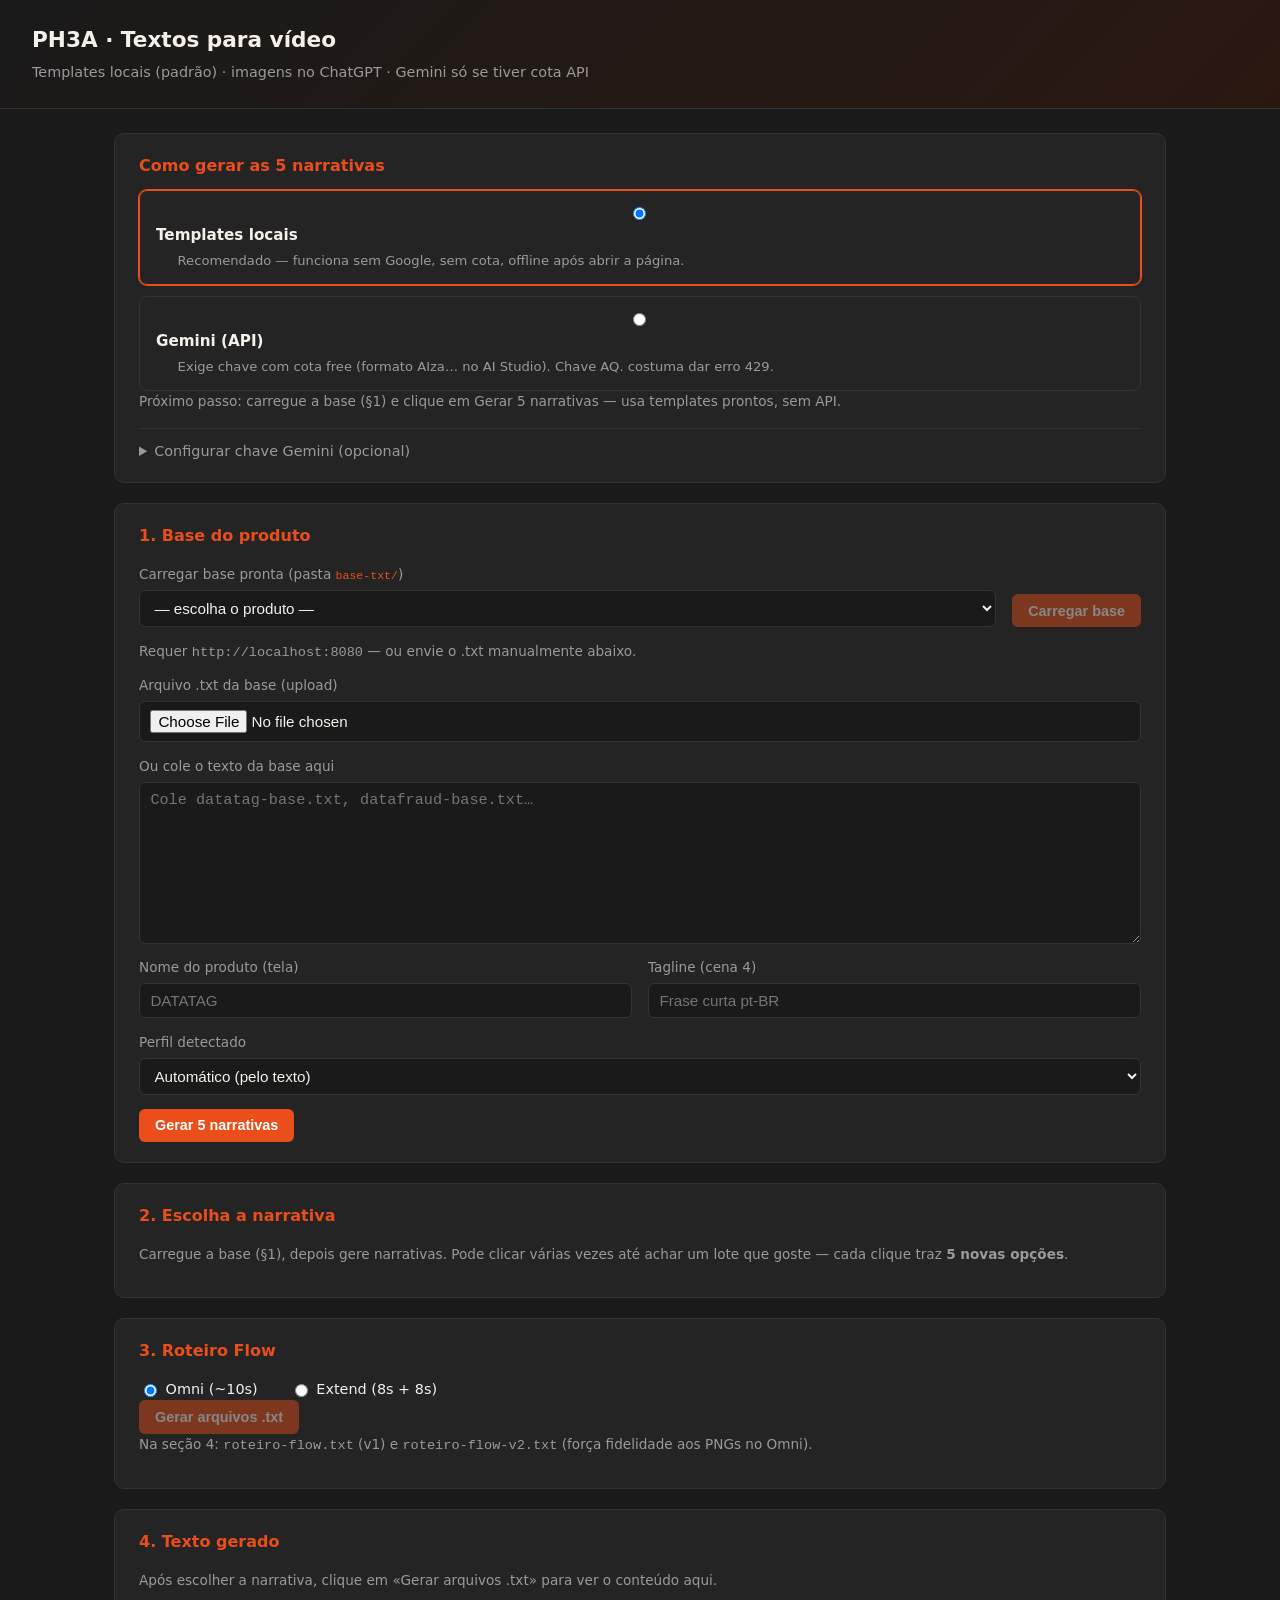
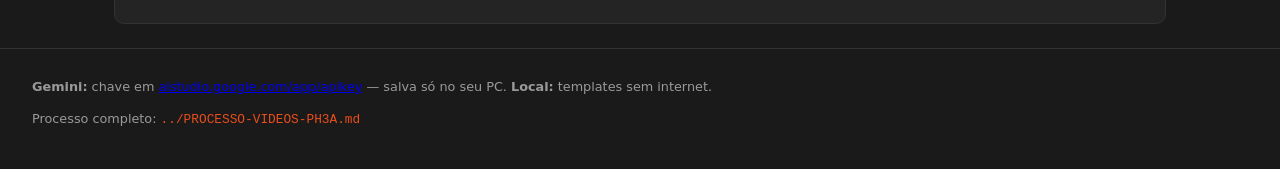
==== index.html @ 6c482a1e "first commit Co-authored-by: Cursor <cursoragent@cursor.com>" ====
<!DOCTYPE html>
<html lang="pt-BR">
<head>
  <meta charset="UTF-8" />
  <meta name="viewport" content="width=device-width, initial-scale=1" />
  <title>PH3A — Gerador de textos (keyframes + roteiro)</title>
  <link rel="stylesheet" href="styles.css" />
</head>
<body>
  <header class="header">
    <h1>PH3A · Textos para vídeo</h1>
    <p class="sub">Templates locais (padrão) · imagens no ChatGPT · Gemini só se tiver cota API</p>
  </header>

  <main class="layout">
    <section class="card mode-card">
      <h2>Como gerar as 5 narrativas</h2>
      <div class="mode-options">
        <label class="mode-option selected" id="modeLocalLabel">
          <input type="radio" name="textSource" value="local" checked />
          <strong>Templates locais</strong>
          <span>Recomendado — funciona sem Google, sem cota, offline após abrir a página.</span>
        </label>
        <label class="mode-option" id="modeGeminiLabel">
          <input type="radio" name="textSource" value="gemini" />
          <strong>Gemini (API)</strong>
          <span>Exige chave com cota free (formato AIza… no AI Studio). Chave AQ. costuma dar erro 429.</span>
        </label>
      </div>
      <p class="hint" id="narrativeSourceHint"></p>

      <details class="gemini-details" id="geminiDetails">
        <summary>Configurar chave Gemini (opcional)</summary>
        <div class="gemini-inner">
          <label class="field">
            <span>Chave de API — só neste navegador (<code>config.local.js</code>)</span>
            <input type="password" id="geminiApiKey" autocomplete="off" placeholder="AIza…" />
          </label>
          <div class="row">
            <button type="button" class="btn" id="btnSaveKey">Salvar</button>
            <button type="button" class="btn" id="btnTestKey">Testar</button>
            <button type="button" class="btn secondary" id="btnClearGeminiStatus">Limpar aviso</button>
          </div>
          <p class="gemini-status" id="geminiStatus" aria-live="polite"></p>
        </div>
      </details>
    </section>

    <section class="card">
      <h2>1. Base do produto</h2>
      <label class="field">
        <span>Carregar base pronta (pasta <code>base-txt/</code>)</span>
        <div class="row align-end">
          <select id="basePreset" class="base-select">
            <option value="">— escolha o produto —</option>
          </select>
          <button type="button" class="btn primary" id="btnLoadPreset" disabled>Carregar base</button>
        </div>
      </label>
      <p class="hint" id="basePresetHint">Requer <code>http://localhost:8080</code> — ou envie o .txt manualmente abaixo.</p>
      <label class="field">
        <span>Arquivo .txt da base (upload)</span>
        <input type="file" id="fileBase" accept=".txt,text/plain" />
      </label>
      <label class="field">
        <span>Ou cole o texto da base aqui</span>
        <textarea id="baseText" rows="8" placeholder="Cole datatag-base.txt, datafraud-base.txt…"></textarea>
      </label>
      <div class="row">
        <label class="field flex">
          <span>Nome do produto (tela)</span>
          <input type="text" id="productName" placeholder="DATATAG" />
        </label>
        <label class="field flex">
          <span>Tagline (cena 4)</span>
          <input type="text" id="tagline" placeholder="Frase curta pt-BR" />
        </label>
      </div>
      <label class="field">
        <span>Perfil detectado</span>
        <select id="productProfile">
          <option value="auto">Automático (pelo texto)</option>
          <option value="databusca">DataBusca (Big Data, enriquecimento PF/PJ)</option>
          <option value="datatag">DataTag (marketing e vendas digital)</option>
          <option value="datafraud">DataFraud (análise e prevenção de fraude)</option>
          <option value="datadossie">DataDossiê (risco, reputação, compliance)</option>
          <option value="datacob">DataCob (cobrança e análise de crédito)</option>
          <option value="datarc6">DataRC6 (registro e consulta RC6)</option>
          <option value="generic">Genérico PH3A</option>
        </select>
      </label>
      <button type="button" class="btn primary" id="btnNarratives">Gerar 5 narrativas</button>
    </section>

    <section class="card">
      <h2>2. Escolha a narrativa</h2>
      <p class="hint" id="narrativeHint">Carregue a base (§1), depois gere narrativas. Pode clicar várias vezes até achar um lote que goste — cada clique traz <strong>5 novas opções</strong>.</p>
      <div id="narrativeList" class="narrative-list"></div>
    </section>

    <section class="card">
      <h2>3. Roteiro Flow</h2>
      <div class="row">
        <label class="chip"><input type="radio" name="vertente" value="omni" checked /> Omni (~10s)</label>
        <label class="chip"><input type="radio" name="vertente" value="extend" /> Extend (8s + 8s)</label>
      </div>
      <button type="button" class="btn primary" id="btnExport" disabled>Gerar arquivos .txt</button>
      <p class="hint">Na seção 4: <code>roteiro-flow.txt</code> (v1) e <code>roteiro-flow-v2.txt</code> (força fidelidade aos PNGs no Omni).</p>
    </section>

    <section class="card full output-section" id="outputSection">
      <h2>4. Texto gerado</h2>
      <p class="hint" id="outputEmptyHint">Após escolher a narrativa, clique em «Gerar arquivos .txt» para ver o conteúdo aqui.</p>
      <div id="outputReady" class="output-ready" hidden>
        <div class="tabs" id="outputTabs"></div>
        <p class="output-filename" id="outputFileName"></p>
        <div class="output-actions">
          <button type="button" class="btn primary" id="btnCopyActive">Copiar aba .txt</button>
          <button type="button" class="btn secondary" id="btnDownloadActive">Baixar .txt</button>
          <button type="button" class="btn secondary" id="btnOpenV2" hidden title="Abre o roteiro que exige copiar os keyframes no Omni">roteiro-flow-v2</button>
          <span class="copy-status" id="copyStatus" aria-live="polite"></span>
        </div>
        <label class="field output-view-label">
          <span>Pré-visualização (copie ou baixe o .txt da aba ativa)</span>
          <textarea id="outputText" class="output-text" readonly spellcheck="false"></textarea>
        </label>
      </div>
    </section>
  </main>

  <footer class="footer">
    <p>
      <strong>Gemini:</strong> chave em <a href="https://aistudio.google.com/app/apikey" target="_blank" rel="noopener">aistudio.google.com/app/apikey</a> — salva só no seu PC.
      <strong>Local:</strong> templates sem internet.
    </p>
    <p>Processo completo: <code>../PROCESSO-VIDEOS-PH3A.md</code></p>
  </footer>

  <script src="config.local.js"></script>
  <script src="gemini.js"></script>
  <script src="app.js"></script>
</body>
</html>
---- styles.css ----
:root {
  --bg: #1a1a1a;
  --card: #242424;
  --cream: #f5f1ea;
  --muted: #9a9a9a;
  --orange: #e94e1b;
  --orange-dim: #c43f14;
  --border: #333;
}

* {
  box-sizing: border-box;
}

body {
  margin: 0;
  font-family: "Segoe UI", system-ui, sans-serif;
  background: var(--bg);
  color: var(--cream);
  line-height: 1.5;
}

.header {
  padding: 1.5rem 2rem;
  border-bottom: 1px solid var(--border);
  background: linear-gradient(135deg, #1a1a1a 0%, #2a1810 100%);
}

.header h1 {
  margin: 0;
  font-size: 1.35rem;
}

.sub {
  margin: 0.35rem 0 0;
  color: var(--muted);
  font-size: 0.9rem;
}

.layout {
  max-width: 1100px;
  margin: 0 auto;
  padding: 1.5rem;
  display: flex;
  flex-direction: column;
  gap: 1.25rem;
}

.card {
  background: var(--card);
  border: 1px solid var(--border);
  border-radius: 10px;
  padding: 1.25rem 1.5rem;
}

.card h2 {
  margin: 0 0 1rem;
  font-size: 1rem;
  color: var(--orange);
}

.field {
  display: flex;
  flex-direction: column;
  gap: 0.35rem;
  margin-bottom: 0.85rem;
  font-size: 0.85rem;
  color: var(--muted);
}

.field input[type="text"],
.field input[type="file"],
.field select,
.field textarea {
  background: var(--bg);
  border: 1px solid var(--border);
  color: var(--cream);
  border-radius: 6px;
  padding: 0.5rem 0.65rem;
  font-size: 0.95rem;
}

.field textarea {
  resize: vertical;
  min-height: 120px;
}

.row {
  display: flex;
  flex-wrap: wrap;
  gap: 1rem;
}

.row .flex {
  flex: 1;
  min-width: 200px;
}

.row.align-end {
  align-items: flex-end;
}

.base-select {
  flex: 1;
  min-width: 180px;
  background: var(--bg);
  border: 1px solid var(--border);
  color: var(--cream);
  border-radius: 6px;
  padding: 0.5rem 0.65rem;
  font-size: 0.95rem;
}

.field code {
  color: var(--orange);
  font-size: 0.85em;
}

.btn {
  background: var(--border);
  color: var(--cream);
  border: none;
  padding: 0.55rem 1rem;
  border-radius: 6px;
  cursor: pointer;
  font-size: 0.9rem;
}

.btn:hover {
  filter: brightness(1.1);
}

.btn.primary {
  background: var(--orange);
  color: #fff;
  font-weight: 600;
}

.btn.primary:hover {
  background: var(--orange-dim);
}

.btn:disabled {
  opacity: 0.45;
  cursor: not-allowed;
}

.hint {
  font-size: 0.85rem;
  color: var(--muted);
  margin: 0 0 0.75rem;
}

.narrative-list {
  display: flex;
  flex-direction: column;
  gap: 0.65rem;
}

.narrative-item {
  border: 1px solid var(--border);
  border-radius: 8px;
  padding: 0.85rem 1rem;
  cursor: pointer;
  transition: border-color 0.15s;
}

.narrative-item:hover {
  border-color: var(--orange);
}

.narrative-item.selected {
  border-color: var(--orange);
  box-shadow: 0 0 0 1px var(--orange);
}

.narrative-item h3 {
  margin: 0 0 0.35rem;
  font-size: 0.95rem;
}

.narrative-item p {
  margin: 0;
  font-size: 0.82rem;
  color: var(--muted);
}

.chip {
  display: inline-flex;
  align-items: center;
  gap: 0.35rem;
  margin-right: 1rem;
  font-size: 0.9rem;
  cursor: pointer;
}

.tabs {
  display: flex;
  flex-wrap: wrap;
  gap: 0.35rem;
  margin-bottom: 0.75rem;
}

.tab {
  background: var(--bg);
  border: 1px solid var(--border);
  color: var(--cream);
  padding: 0.35rem 0.65rem;
  border-radius: 4px;
  font-size: 0.8rem;
  cursor: pointer;
}

.tab.active {
  border-color: var(--orange);
  color: var(--orange);
}

.output-section .output-ready {
  margin-top: 0.5rem;
}

.output-filename {
  margin: 0.5rem 0 0.75rem;
  font-size: 0.9rem;
  color: var(--cream);
  font-weight: 600;
}

.output-view-label {
  margin-bottom: 0;
}

.output-text {
  width: 100%;
  min-height: 320px;
  max-height: 55vh;
  background: var(--bg);
  border: 1px solid var(--border);
  border-radius: 6px;
  padding: 1rem;
  color: var(--cream);
  font-family: Consolas, "Courier New", monospace;
  font-size: 0.8rem;
  line-height: 1.45;
  resize: vertical;
  white-space: pre;
  overflow: auto;
}

.output-text:focus {
  outline: 1px solid var(--orange);
  border-color: var(--orange);
}

.btn.secondary {
  background: transparent;
  border: 1px solid var(--border);
}

.copy-status {
  font-size: 0.85rem;
  color: var(--orange);
  align-self: center;
}

.output-actions {
  display: flex;
  flex-wrap: wrap;
  align-items: center;
  gap: 0.65rem;
  margin-bottom: 0.85rem;
}

.footer {
  padding: 1rem 2rem 2rem;
  font-size: 0.8rem;
  color: var(--muted);
  border-top: 1px solid var(--border);
}

.footer code {
  color: var(--orange);
}

.mode-card h2 {
  margin-bottom: 0.75rem;
}

.mode-options {
  display: flex;
  flex-direction: column;
  gap: 0.65rem;
}

.mode-option {
  display: flex;
  flex-direction: column;
  gap: 0.25rem;
  padding: 0.85rem 1rem;
  border: 1px solid var(--border);
  border-radius: 8px;
  cursor: pointer;
  transition: border-color 0.15s;
}

.mode-option:has(input:checked) {
  border-color: var(--orange);
  box-shadow: 0 0 0 1px var(--orange);
}

.mode-option input {
  margin-right: 0.35rem;
}

.mode-option span {
  font-size: 0.82rem;
  color: var(--muted);
  padding-left: 1.35rem;
}

.mode-option strong {
  font-size: 0.95rem;
}

.gemini-details {
  margin-top: 1rem;
  border-top: 1px solid var(--border);
  padding-top: 0.75rem;
}

.gemini-details summary {
  cursor: pointer;
  color: var(--muted);
  font-size: 0.9rem;
  user-select: none;
}

.gemini-details summary:hover {
  color: var(--orange);
}

.gemini-inner {
  margin-top: 0.85rem;
}

.gemini-status {
  margin: 0.5rem 0 0;
  font-size: 0.85rem;
  color: var(--muted);
  line-height: 1.45;
}

.gemini-status.is-error {
  color: #f0a090;
  padding: 0.65rem 0.75rem;
  background: rgba(233, 78, 27, 0.08);
  border-radius: 6px;
  border-left: 3px solid var(--orange);
}

.gemini-details a {
  color: var(--orange);
}

.hint a {
  color: var(--orange);
}

.btn:disabled {
  opacity: 0.45;
  cursor: not-allowed;
}
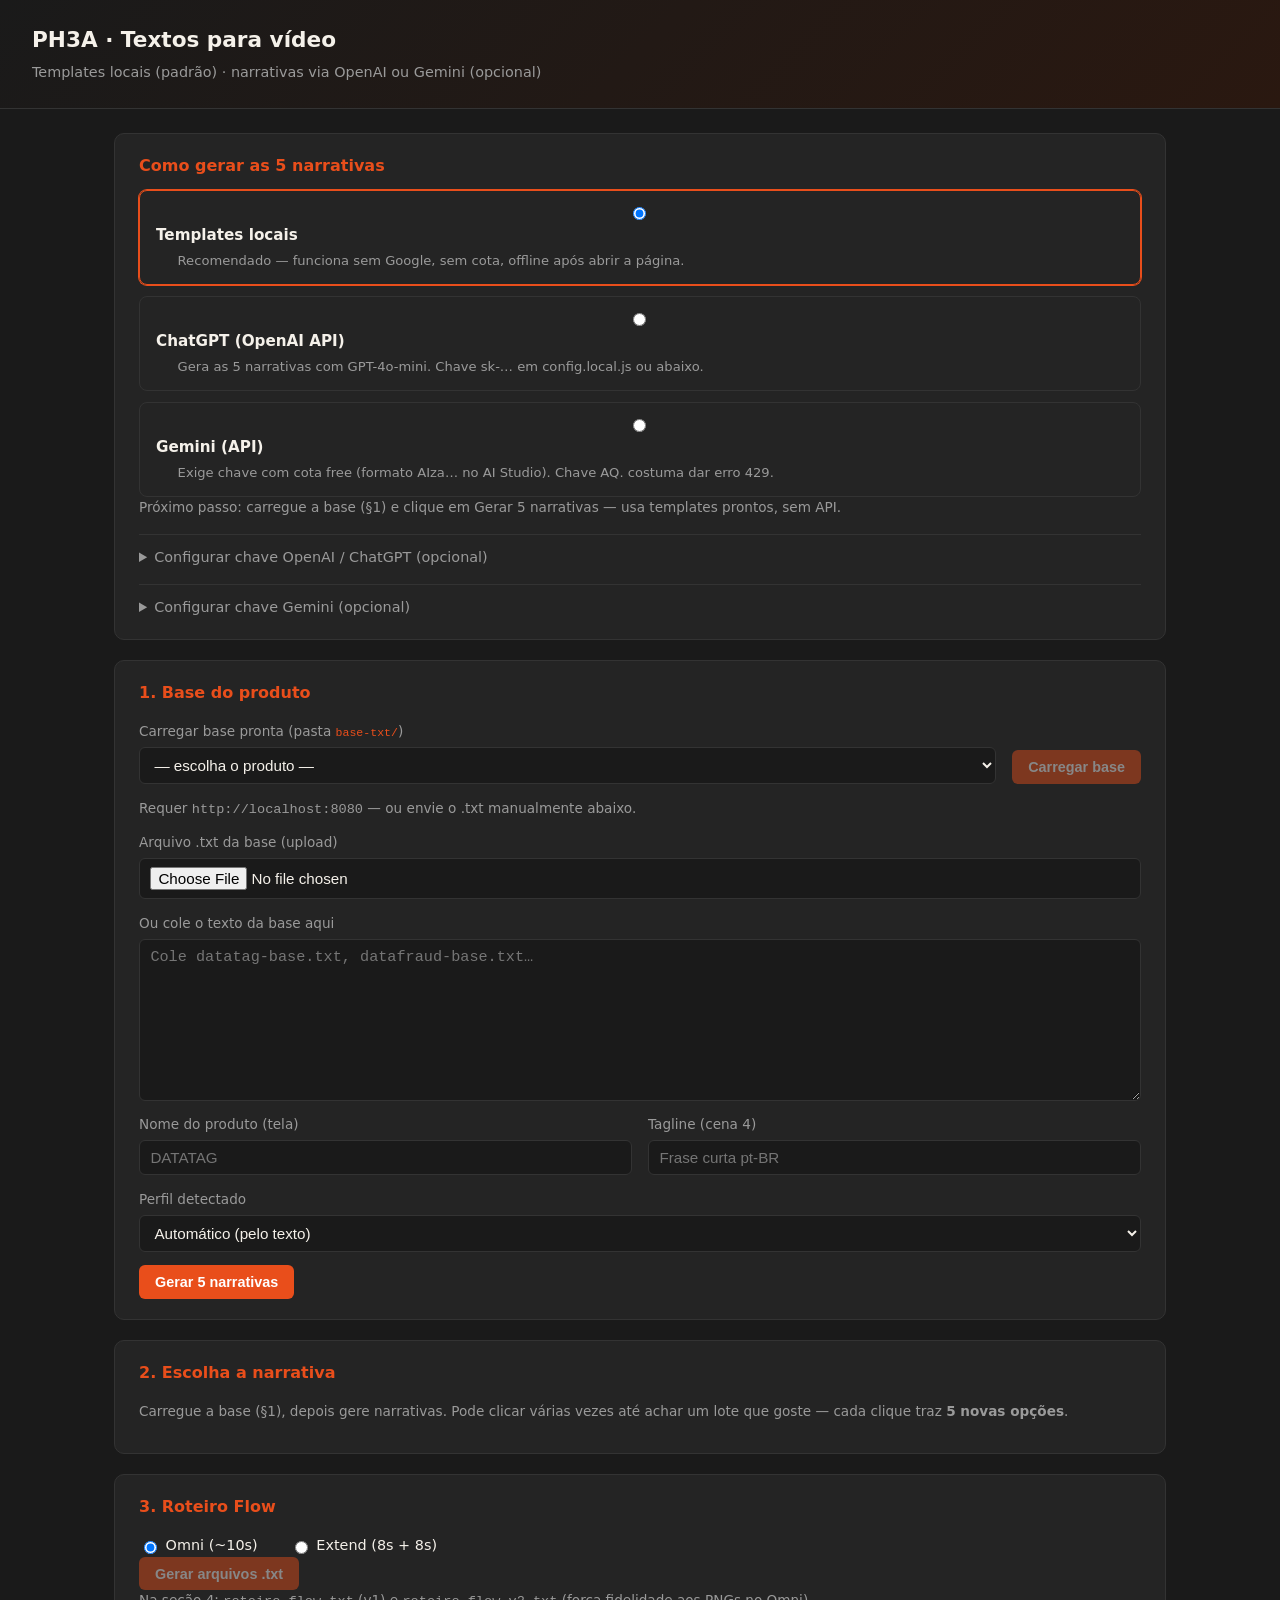
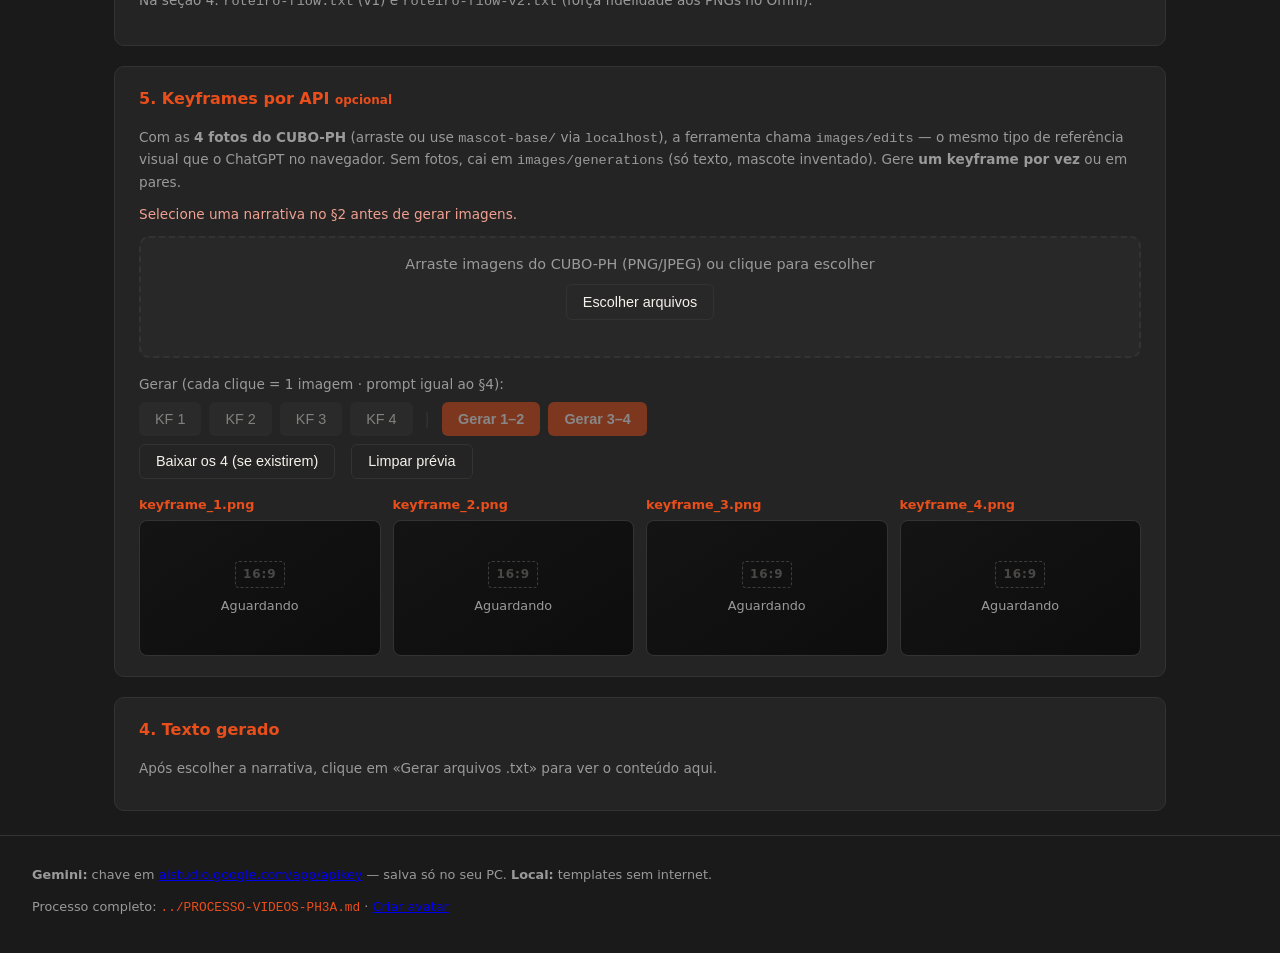
==== commit 46cdab89: "." ====
--- a/index.html
+++ b/index.html
@@ -9,7 +9,7 @@
 <body>
   <header class="header">
     <h1>PH3A · Textos para vídeo</h1>
-    <p class="sub">Templates locais (padrão) · imagens no ChatGPT · Gemini só se tiver cota API</p>
+    <p class="sub">Templates locais (padrão) · narrativas via OpenAI ou Gemini (opcional)</p>
   </header>
 
   <main class="layout">
@@ -21,6 +21,11 @@
           <strong>Templates locais</strong>
           <span>Recomendado — funciona sem Google, sem cota, offline após abrir a página.</span>
         </label>
+        <label class="mode-option" id="modeOpenAiLabel">
+          <input type="radio" name="textSource" value="openai" />
+          <strong>ChatGPT (OpenAI API)</strong>
+          <span>Gera as 5 narrativas com GPT-4o-mini. Chave sk-… em config.local.js ou abaixo.</span>
+        </label>
         <label class="mode-option" id="modeGeminiLabel">
           <input type="radio" name="textSource" value="gemini" />
           <strong>Gemini (API)</strong>
@@ -28,6 +33,22 @@
         </label>
       </div>
       <p class="hint" id="narrativeSourceHint"></p>
+
+      <details class="gemini-details" id="openaiDetails">
+        <summary>Configurar chave OpenAI / ChatGPT (opcional)</summary>
+        <div class="gemini-inner">
+          <label class="field">
+            <span>Chave de API — só neste navegador (<code>config.local.js</code> → PH3A_OPENAI_KEY_DEFAULT)</span>
+            <input type="password" id="openaiApiKey" autocomplete="off" placeholder="sk-…" />
+          </label>
+          <div class="row">
+            <button type="button" class="btn" id="btnSaveOpenAiKey">Salvar</button>
+            <button type="button" class="btn" id="btnTestOpenAiKey">Testar</button>
+            <button type="button" class="btn secondary" id="btnClearOpenAiStatus">Limpar aviso</button>
+          </div>
+          <p class="gemini-status" id="openaiStatus" aria-live="polite"></p>
+        </div>
+      </details>
 
       <details class="gemini-details" id="geminiDetails">
         <summary>Configurar chave Gemini (opcional)</summary>
@@ -108,6 +129,117 @@
       <p class="hint">Na seção 4: <code>roteiro-flow.txt</code> (v1) e <code>roteiro-flow-v2.txt</code> (força fidelidade aos PNGs no Omni).</p>
     </section>
 
+    <section class="card full" id="keyframesApiSection">
+      <h2>5. Keyframes por API <span class="badge-optional">opcional</span></h2>
+      <p class="hint">
+        Com as <strong>4 fotos do CUBO-PH</strong> (arraste ou use <code>mascot-base/</code> via
+        <code>localhost</code>), a ferramenta chama <code>images/edits</code> — o mesmo tipo de referência visual
+        que o ChatGPT no navegador. Sem fotos, cai em <code>images/generations</code> (só texto, mascote
+        inventado). Gere <strong>um keyframe por vez</strong> ou em pares.
+      </p>
+      <p class="hint" id="kfApiNarrativeHint">Selecione uma narrativa no §2.</p>
+
+      <div class="mascot-drop" id="mascotDropZone">
+        <p class="mascot-drop-label">Arraste imagens do CUBO-PH (PNG/JPEG) ou clique para escolher</p>
+        <input type="file" id="mascotFileInput" accept="image/png,image/jpeg,image/webp" multiple hidden />
+        <button type="button" class="btn secondary mascot-pick-btn" id="btnMascotPick">Escolher arquivos</button>
+        <div class="mascot-thumbs" id="mascotThumbs"></div>
+      </div>
+
+      <div class="kf-gen-toolbar">
+        <span class="kf-gen-label">Gerar (cada clique = 1 imagem · prompt igual ao §4):</span>
+        <div class="row kf-gen-buttons">
+          <button type="button" class="btn" data-kf-gen="1" disabled>KF 1</button>
+          <button type="button" class="btn" data-kf-gen="2" disabled>KF 2</button>
+          <button type="button" class="btn" data-kf-gen="3" disabled>KF 3</button>
+          <button type="button" class="btn" data-kf-gen="4" disabled>KF 4</button>
+          <span class="kf-gen-sep">|</span>
+          <button type="button" class="btn primary" data-kf-gen="1-2" disabled>Gerar 1–2</button>
+          <button type="button" class="btn primary" data-kf-gen="3-4" disabled>Gerar 3–4</button>
+        </div>
+        <div class="row">
+          <button type="button" class="btn secondary" id="btnKfDownloadAll">Baixar os 4 (se existirem)</button>
+          <button type="button" class="btn secondary" id="btnKfClear">Limpar prévia</button>
+        </div>
+      </div>
+      <p class="gemini-status" id="kfApiStatus" aria-live="polite"></p>
+
+      <div class="kf-preview-grid" id="kfPreviewGrid">
+        <div class="kf-slot is-idle" data-kf="1">
+          <p class="kf-slot-title">keyframe_1.png</p>
+          <div class="kf-slot-frame">
+            <div class="kf-slot-idle">
+              <span class="kf-slot-idle-icon">16:9</span>
+              <span class="kf-slot-idle-text">Aguardando</span>
+            </div>
+            <div class="kf-slot-loading">
+              <div class="kf-spinner" aria-hidden="true"></div>
+              <span class="kf-slot-loading-text">Gerando…</span>
+            </div>
+            <div class="kf-slot-error">
+              <span class="kf-slot-error-text">Falhou</span>
+            </div>
+            <img class="kf-slot-img" alt="" />
+          </div>
+          <button type="button" class="btn secondary kf-slot-download" hidden>Baixar</button>
+        </div>
+        <div class="kf-slot is-idle" data-kf="2">
+          <p class="kf-slot-title">keyframe_2.png</p>
+          <div class="kf-slot-frame">
+            <div class="kf-slot-idle">
+              <span class="kf-slot-idle-icon">16:9</span>
+              <span class="kf-slot-idle-text">Aguardando</span>
+            </div>
+            <div class="kf-slot-loading">
+              <div class="kf-spinner" aria-hidden="true"></div>
+              <span class="kf-slot-loading-text">Gerando…</span>
+            </div>
+            <div class="kf-slot-error">
+              <span class="kf-slot-error-text">Falhou</span>
+            </div>
+            <img class="kf-slot-img" alt="" />
+          </div>
+          <button type="button" class="btn secondary kf-slot-download" hidden>Baixar</button>
+        </div>
+        <div class="kf-slot is-idle" data-kf="3">
+          <p class="kf-slot-title">keyframe_3.png</p>
+          <div class="kf-slot-frame">
+            <div class="kf-slot-idle">
+              <span class="kf-slot-idle-icon">16:9</span>
+              <span class="kf-slot-idle-text">Aguardando</span>
+            </div>
+            <div class="kf-slot-loading">
+              <div class="kf-spinner" aria-hidden="true"></div>
+              <span class="kf-slot-loading-text">Gerando…</span>
+            </div>
+            <div class="kf-slot-error">
+              <span class="kf-slot-error-text">Falhou</span>
+            </div>
+            <img class="kf-slot-img" alt="" />
+          </div>
+          <button type="button" class="btn secondary kf-slot-download" hidden>Baixar</button>
+        </div>
+        <div class="kf-slot is-idle" data-kf="4">
+          <p class="kf-slot-title">keyframe_4.png</p>
+          <div class="kf-slot-frame">
+            <div class="kf-slot-idle">
+              <span class="kf-slot-idle-icon">16:9</span>
+              <span class="kf-slot-idle-text">Aguardando</span>
+            </div>
+            <div class="kf-slot-loading">
+              <div class="kf-spinner" aria-hidden="true"></div>
+              <span class="kf-slot-loading-text">Gerando…</span>
+            </div>
+            <div class="kf-slot-error">
+              <span class="kf-slot-error-text">Falhou</span>
+            </div>
+            <img class="kf-slot-img" alt="" />
+          </div>
+          <button type="button" class="btn secondary kf-slot-download" hidden>Baixar</button>
+        </div>
+      </div>
+    </section>
+
     <section class="card full output-section" id="outputSection">
       <h2>4. Texto gerado</h2>
       <p class="hint" id="outputEmptyHint">Após escolher a narrativa, clique em «Gerar arquivos .txt» para ver o conteúdo aqui.</p>
@@ -133,11 +265,14 @@
       <strong>Gemini:</strong> chave em <a href="https://aistudio.google.com/app/apikey" target="_blank" rel="noopener">aistudio.google.com/app/apikey</a> — salva só no seu PC.
       <strong>Local:</strong> templates sem internet.
     </p>
-    <p>Processo completo: <code>../PROCESSO-VIDEOS-PH3A.md</code></p>
+    <p>Processo completo: <code>../PROCESSO-VIDEOS-PH3A.md</code> · <a href="avatar.html">Criar avatar</a></p>
   </footer>
 
   <script src="config.local.js"></script>
+  <script src="openai.js"></script>
   <script src="gemini.js"></script>
+  <script src="keyframes-api.js"></script>
   <script src="app.js"></script>
+  <script src="keyframes-ui.js"></script>
 </body>
 </html>
--- a/styles.css
+++ b/styles.css
@@ -371,3 +371,619 @@
   opacity: 0.45;
   cursor: not-allowed;
 }
+
+.badge-optional {
+  font-size: 0.75rem;
+  font-weight: 600;
+  color: var(--orange);
+  vertical-align: middle;
+}
+
+.mascot-drop {
+  border: 2px dashed var(--border);
+  border-radius: 10px;
+  padding: 1rem;
+  margin: 0.75rem 0 1rem;
+  text-align: center;
+  background: rgba(255, 255, 255, 0.02);
+  transition: border-color 0.15s, background 0.15s;
+}
+
+.mascot-drop.drag-over {
+  border-color: var(--orange);
+  background: rgba(233, 78, 27, 0.06);
+}
+
+.mascot-drop-label {
+  margin: 0 0 0.5rem;
+  color: var(--muted);
+  font-size: 0.9rem;
+}
+
+.mascot-pick-btn {
+  margin-bottom: 0.75rem;
+}
+
+.mascot-thumbs {
+  display: flex;
+  flex-wrap: wrap;
+  gap: 0.5rem;
+  justify-content: center;
+  margin-top: 0.5rem;
+}
+
+.mascot-thumb {
+  position: relative;
+  width: 72px;
+  height: 72px;
+}
+
+.mascot-thumb img {
+  width: 100%;
+  height: 100%;
+  object-fit: cover;
+  border-radius: 8px;
+  border: 1px solid var(--border);
+}
+
+.mascot-thumb-remove {
+  position: absolute;
+  top: -6px;
+  right: -6px;
+  width: 22px;
+  height: 22px;
+  border-radius: 50%;
+  border: none;
+  background: var(--orange);
+  color: #fff;
+  cursor: pointer;
+  font-size: 14px;
+  line-height: 1;
+}
+
+.kf-gen-toolbar {
+  margin: 1rem 0;
+}
+
+.kf-gen-label {
+  display: block;
+  font-size: 0.85rem;
+  color: var(--muted);
+  margin-bottom: 0.5rem;
+}
+
+.kf-gen-buttons {
+  flex-wrap: wrap;
+  align-items: center;
+  gap: 0.5rem;
+  margin-bottom: 0.5rem;
+}
+
+.kf-gen-sep {
+  color: var(--border);
+  padding: 0 0.25rem;
+}
+
+.kf-preview-grid {
+  display: grid;
+  grid-template-columns: repeat(4, 1fr);
+  gap: 0.75rem;
+  margin-top: 1rem;
+}
+
+@media (max-width: 900px) {
+  .kf-preview-grid {
+    grid-template-columns: repeat(2, 1fr);
+  }
+}
+
+@media (max-width: 520px) {
+  .kf-preview-grid {
+    grid-template-columns: 1fr;
+  }
+}
+
+.kf-slot {
+  display: flex;
+  flex-direction: column;
+  gap: 0.35rem;
+}
+
+.kf-slot-title {
+  margin: 0;
+  font-size: 0.8rem;
+  color: var(--orange);
+  font-weight: 600;
+}
+
+.kf-slot-frame {
+  position: relative;
+  aspect-ratio: 16 / 9;
+  background: linear-gradient(145deg, #141414 0%, #0d0d0d 100%);
+  border: 1px solid var(--border);
+  border-radius: 8px;
+  overflow: hidden;
+}
+
+.kf-slot.is-loading .kf-slot-frame {
+  border-color: rgba(233, 78, 27, 0.55);
+  box-shadow: 0 0 0 1px rgba(233, 78, 27, 0.15);
+}
+
+.kf-slot.has-image .kf-slot-frame {
+  border-color: var(--orange);
+}
+
+.kf-slot.is-error .kf-slot-frame {
+  border-color: #c44;
+}
+
+/* Um overlay por vez — controlado pela classe do .kf-slot (não usar [hidden] aqui) */
+.kf-slot-idle,
+.kf-slot-loading,
+.kf-slot-error {
+  position: absolute;
+  inset: 0;
+  display: none;
+  flex-direction: column;
+  align-items: center;
+  justify-content: center;
+  gap: 0.5rem;
+}
+
+.kf-slot.is-idle .kf-slot-idle {
+  display: flex;
+}
+
+.kf-slot.is-loading .kf-slot-loading {
+  display: flex;
+}
+
+.kf-slot.is-error .kf-slot-error {
+  display: flex;
+}
+
+.kf-slot-idle-icon {
+  font-size: 0.75rem;
+  font-weight: 700;
+  letter-spacing: 0.08em;
+  color: rgba(245, 241, 234, 0.25);
+  border: 1px dashed rgba(245, 241, 234, 0.2);
+  border-radius: 4px;
+  padding: 0.2rem 0.45rem;
+}
+
+.kf-slot-idle-text,
+.kf-slot-loading-text {
+  font-size: 0.8rem;
+  color: var(--muted);
+}
+
+.kf-slot-loading-text {
+  color: var(--orange);
+}
+
+.kf-slot-error-text {
+  font-size: 0.8rem;
+  color: #f0a090;
+}
+
+.kf-spinner {
+  width: 36px;
+  height: 36px;
+  border: 3px solid rgba(233, 78, 27, 0.2);
+  border-top-color: var(--orange);
+  border-radius: 50%;
+  animation: kf-spin 0.75s linear infinite;
+}
+
+@keyframes kf-spin {
+  to {
+    transform: rotate(360deg);
+  }
+}
+
+.kf-slot-img {
+  position: absolute;
+  inset: 0;
+  width: 100%;
+  height: 100%;
+  object-fit: cover;
+  display: none;
+}
+
+.kf-slot.has-image .kf-slot-img {
+  display: block;
+}
+
+.kf-slot.has-image .kf-slot-idle,
+.kf-slot.has-image .kf-slot-loading,
+.kf-slot.has-image .kf-slot-error {
+  display: none !important;
+}
+
+.kf-slot-download {
+  font-size: 0.8rem;
+  padding: 0.35rem 0.5rem;
+}
+
+#kfApiNarrativeHint.is-error {
+  color: #f0a090;
+}
+
+/* —— avatar.html —— */
+.layout-narrow {
+  max-width: 920px;
+  margin: 0 auto;
+}
+
+.avatar-ref-zone:focus {
+  outline: 2px solid var(--accent, #e94e1b);
+  outline-offset: 2px;
+}
+
+.avatar-fieldset {
+  border: 1px solid #3a3a3a;
+  border-radius: 8px;
+  padding: 0.75rem 1rem 1rem;
+  margin: 0 0 1rem;
+}
+
+.avatar-legend {
+  padding: 0 0.35rem;
+  color: #ccc;
+  font-size: 0.85rem;
+}
+
+.avatar-radio {
+  display: flex;
+  flex-direction: column;
+  gap: 0.15rem;
+  margin-bottom: 0.5rem;
+  cursor: pointer;
+}
+
+.avatar-radio span {
+  font-size: 0.8rem;
+  color: #999;
+}
+
+.avatar-palette-custom {
+  margin-top: 0.75rem;
+  padding-top: 0.75rem;
+  border-top: 1px solid #333;
+}
+
+.avatar-color-row {
+  flex-wrap: wrap;
+  gap: 0.75rem;
+}
+
+.field-inline {
+  flex: 1;
+  min-width: 120px;
+}
+
+.field-inline input[type="color"] {
+  width: 100%;
+  height: 2.25rem;
+  padding: 0.15rem;
+  cursor: pointer;
+}
+
+.avatar-render-row {
+  flex-direction: column;
+  gap: 0.5rem;
+}
+
+.avatar-kind-row {
+  flex-direction: column;
+  gap: 0.5rem;
+}
+
+.avatar-generate-row {
+  margin-top: 1rem;
+}
+
+.avatar-status.is-error {
+  color: #f0a090;
+}
+
+.avatar-variants-grid {
+  display: grid;
+  grid-template-columns: 1fr 1fr;
+  gap: 1rem;
+}
+
+@media (max-width: 640px) {
+  .avatar-variants-grid {
+    grid-template-columns: 1fr;
+  }
+}
+
+.avatar-variant-slot {
+  border: 1px solid #333;
+  border-radius: 8px;
+  padding: 0.75rem;
+  background: #1e1e1e;
+}
+
+.avatar-variant-slot.is-selected {
+  border-color: #e94e1b;
+  box-shadow: 0 0 0 1px #e94e1b;
+}
+
+.avatar-variant-title {
+  margin: 0 0 0.5rem;
+  font-size: 0.95rem;
+}
+
+.avatar-variant-frame {
+  position: relative;
+  aspect-ratio: 1;
+  background: #141414;
+  border-radius: 6px;
+  overflow: hidden;
+  display: flex;
+  align-items: center;
+  justify-content: center;
+}
+
+.avatar-variant-placeholder {
+  font-size: 0.8rem;
+  color: #666;
+  padding: 0.5rem;
+  text-align: center;
+}
+
+.avatar-variant-slot.has-image .avatar-variant-placeholder {
+  display: none;
+}
+
+.avatar-variant-slot.is-loading .avatar-variant-placeholder::after {
+  content: " · gerando…";
+  color: #e94e1b;
+}
+
+.avatar-variant-slot.is-error .avatar-variant-placeholder {
+  color: #f0a090;
+}
+
+.avatar-variant-img {
+  position: absolute;
+  inset: 0;
+  width: 100%;
+  height: 100%;
+  object-fit: contain;
+  display: none;
+}
+
+.avatar-variant-slot.has-image .avatar-variant-img {
+  display: block;
+}
+
+.avatar-variant-actions {
+  margin-top: 0.5rem;
+  gap: 0.35rem;
+  flex-wrap: wrap;
+}
+
+.avatar-output-text {
+  min-height: 320px;
+  font-family: ui-monospace, "Cascadia Code", Consolas, monospace;
+  font-size: 0.78rem;
+}
+
+/* —— index_v2.html —— */
+.v2-body {
+  padding-top: 0;
+}
+
+.v2-topbar {
+  position: sticky;
+  top: 0;
+  z-index: 100;
+  display: flex;
+  align-items: center;
+  gap: 0.75rem;
+  flex-wrap: wrap;
+  padding: 0.5rem 1rem;
+  background: #141414;
+  border-bottom: 1px solid #333;
+}
+
+.v2-logo {
+  font-weight: 700;
+  color: #f5f1ea;
+  text-decoration: none;
+  font-size: 0.95rem;
+  white-space: nowrap;
+}
+
+.v2-tabnav {
+  display: flex;
+  gap: 0.25rem;
+  margin: 0 auto;
+}
+
+.v2-tab-btn {
+  background: transparent;
+  border: 1px solid #444;
+  color: #ccc;
+  padding: 0.4rem 1rem;
+  border-radius: 999px;
+  cursor: pointer;
+  font-size: 0.85rem;
+}
+
+.v2-tab-btn.is-active {
+  background: #e94e1b;
+  border-color: #e94e1b;
+  color: #fff;
+}
+
+.v2-topbar-center {
+  display: flex;
+  align-items: center;
+  gap: 0.5rem;
+  flex-wrap: wrap;
+  margin-left: auto;
+}
+
+.v2-navbar-thumb {
+  width: 28px;
+  height: 28px;
+  border-radius: 4px;
+  object-fit: cover;
+  border: 1px solid #e94e1b;
+}
+
+.v2-avatar-badge {
+  font-size: 0.75rem;
+  padding: 0.25rem 0.6rem;
+  border-radius: 4px;
+  max-width: 200px;
+  white-space: nowrap;
+  overflow: hidden;
+  text-overflow: ellipsis;
+}
+
+.v2-avatar-badge.is-cubo {
+  background: #2a2a2a;
+  color: #f5f1ea;
+  border: 1px solid #555;
+}
+
+.v2-avatar-badge.is-custom {
+  background: #3a2010;
+  color: #ffd4c0;
+  border: 1px solid #e94e1b;
+}
+
+.v2-avatar-toggle {
+  display: flex;
+  gap: 0.2rem;
+}
+
+.v2-mode-btn {
+  font-size: 0.72rem;
+  padding: 0.25rem 0.5rem;
+  border: 1px solid #444;
+  background: #222;
+  color: #aaa;
+  border-radius: 4px;
+  cursor: pointer;
+}
+
+.v2-mode-btn.is-active {
+  border-color: #e94e1b;
+  color: #f5f1ea;
+  background: #3a2010;
+}
+
+.v2-mode-btn:disabled {
+  opacity: 0.4;
+  cursor: not-allowed;
+}
+
+.v2-gear-btn {
+  font-size: 1.25rem;
+  width: 2.25rem;
+  height: 2.25rem;
+  border: 1px solid #444;
+  background: #222;
+  color: #f5f1ea;
+  border-radius: 6px;
+  cursor: pointer;
+  line-height: 1;
+}
+
+.v2-panel {
+  padding-top: 1rem;
+}
+
+.v2-panel[hidden],
+.v2-panel:not(.is-active) {
+  display: none !important;
+}
+
+.v2-panel.is-active {
+  display: flex;
+  flex-direction: column;
+  gap: 1.25rem;
+}
+
+.v2-kf-avatar-banner {
+  font-weight: 600;
+  margin: 0;
+  padding: 0.5rem 0.75rem;
+  border-radius: 6px;
+  font-size: 0.9rem;
+}
+
+.v2-kf-avatar-banner.is-cubo {
+  background: #2a2a2a;
+  border-left: 3px solid #888;
+}
+
+.v2-kf-avatar-banner.is-custom {
+  background: #3a2010;
+  border-left: 3px solid #e94e1b;
+  color: #ffd4c0;
+}
+
+.v2-modal-overlay {
+  position: fixed;
+  inset: 0;
+  background: rgba(0, 0, 0, 0.65);
+  display: flex;
+  align-items: flex-start;
+  justify-content: center;
+  padding: 2rem 1rem;
+  overflow-y: auto;
+  z-index: 200;
+}
+
+.v2-modal-overlay[hidden] {
+  display: none !important;
+}
+
+.v2-modal {
+  background: var(--card, #242424);
+  border: 1px solid #444;
+  border-radius: 10px;
+  width: 100%;
+  max-width: 520px;
+  max-height: 90vh;
+  overflow-y: auto;
+}
+
+.v2-modal-header {
+  display: flex;
+  align-items: center;
+  justify-content: space-between;
+  padding: 0.75rem 1rem;
+  border-bottom: 1px solid #333;
+}
+
+.v2-modal-header h2 {
+  margin: 0;
+  font-size: 1rem;
+}
+
+.v2-modal-close {
+  background: none;
+  border: none;
+  color: #aaa;
+  font-size: 1.5rem;
+  cursor: pointer;
+  line-height: 1;
+}
+
+.v2-modal-body {
+  padding: 1rem;
+}
+
+.v2-footer {
+  margin-top: 2rem;
+}
